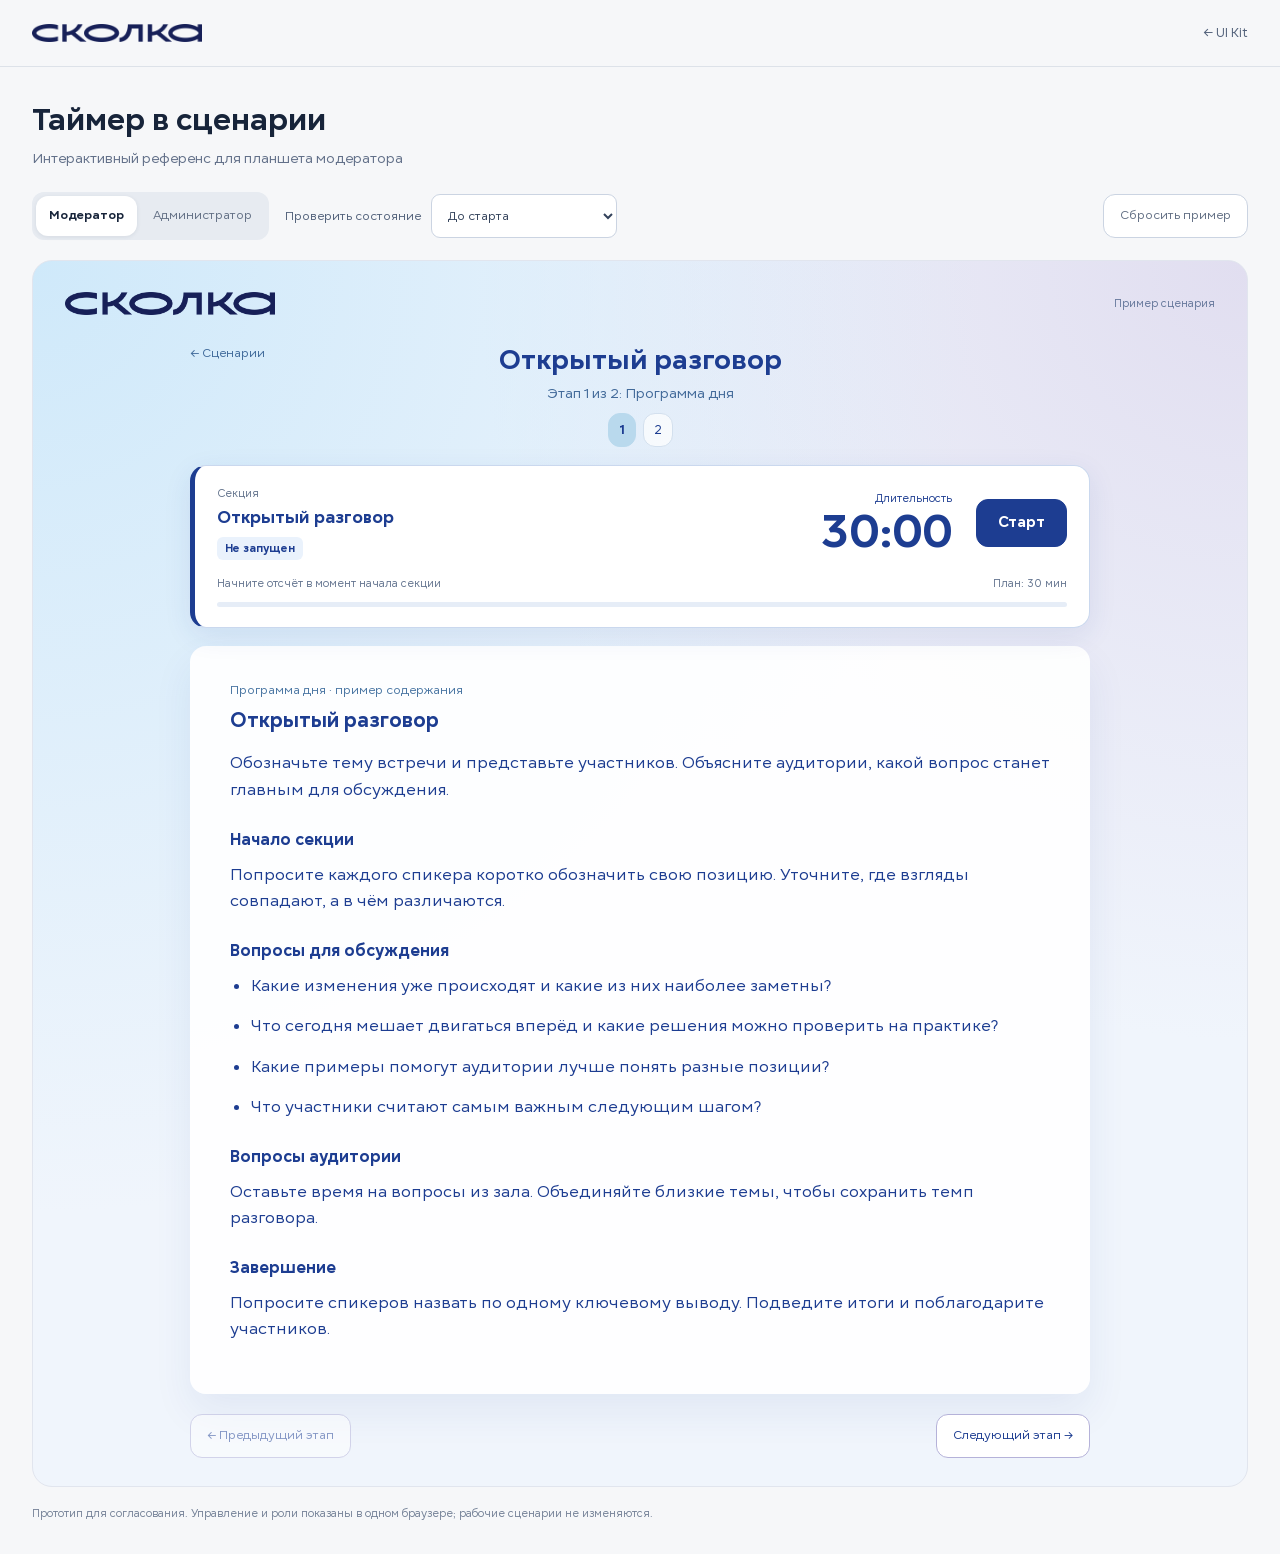
==== timer.html @ d449cf89 "Add moderator scenario timer reference" ====
<!doctype html>
<html lang="ru"><head><meta charset="utf-8"><meta name="viewport" content="width=device-width,initial-scale=1"><title>Таймер в сценарии · СКОЛКА</title><link rel="stylesheet" href="./timer.css?v=1"><script src="./timer.js?v=1" defer></script></head>
<body>
<header class="reference-header"><a href="./"><img src="./logo-skolca.png" alt="СКОЛКА"></a><a class="back-kit" href="./">← UI Kit</a></header>
<main class="reference-main">
<div class="reference-title"><h1>Таймер в сценарии</h1><p>Интерактивный референс для планшета модератора</p></div>
<div class="reference-controls"><div class="role-switch" aria-label="Посмотреть роль"><button type="button" data-role="moderator" aria-pressed="true">Модератор</button><button type="button" data-role="admin" aria-pressed="false">Администратор</button></div><label>Проверить состояние<select id="preview-state"><option value="idle">До старта</option><option value="running">Идёт отсчёт</option><option value="half">Половина сессии</option><option value="warning">Пора подводить итоги</option><option value="overrun">Время вышло · +02:15</option><option value="paused">Пауза</option></select></label><button type="button" class="reset-demo" id="reset-demo">Сбросить пример</button></div>
<div class="reference-layout" id="layout">
<section class="scenario-frame" aria-label="Пример экрана сценария">
<div class="scenario-top"><img src="./logo-skolca.png" alt="СКОЛКА"><span>Пример сценария</span></div>
<div class="scenario-heading"><a class="scenario-back" href="./">← Сценарии</a><h2>Открытый разговор</h2><p id="stage-caption">Этап 1 из 2: Программа дня</p><nav class="stage-switch" aria-label="Этапы сценария"><button type="button" data-stage="1" aria-label="Программа дня" aria-current="step">1</button><button type="button" data-stage="2" aria-label="Саммери">2</button></nav></div>
<div class="timer-sticky"><section class="timer-card" id="timer-card" data-tone="normal" aria-label="Таймер секции">
<div class="timer-top"><div class="timer-heading"><span class="timer-eyebrow">Секция</span><h3 id="session-name">Открытый разговор</h3><span class="timer-status" id="timer-status">Не запущен</span></div><div class="time-group"><span class="time-caption" id="time-caption">Длительность</span><span class="time-value" id="time-value" role="timer" aria-live="off">30:00</span></div><div class="start-wrap" id="start-wrap"><button class="primary" type="button" id="start-timer">Старт</button></div></div>
<div class="timer-meta"><span id="timer-context">Начните отсчёт в момент начала секции</span><span id="duration-caption">План: 30 мин</span></div><div class="timer-progress" role="progressbar" aria-label="Прошло времени секции" aria-valuemin="0" aria-valuemax="100" aria-valuenow="0"><span id="progress-fill"></span></div>
<div class="timer-actions" id="timer-actions" hidden><button type="button" id="pause-timer">Пауза</button><button type="button" id="add-time">+5 минут</button><button type="button" class="finish" id="finish-timer">Завершить</button></div>
<div class="timer-notice" id="timer-notice" hidden><span class="notice-symbol" id="notice-symbol" aria-hidden="true">i</span><div><strong id="notice-title"></strong><p id="notice-text"></p></div><button type="button" id="close-notice" aria-label="Закрыть уведомление">×</button></div>
</section></div>
<article class="script-card" id="script-card"></article>
<div class="stage-navigation"><button type="button" id="previous-stage" disabled>← Предыдущий этап</button><button type="button" id="next-stage">Следующий этап →</button></div>
</section>
<aside class="settings-card" id="settings-card" hidden><h2>Настройки в админке</h2><form id="timer-settings"><label>Название секции<input id="section-input" value="Открытый разговор" maxlength="80" required></label><label>Длительность, мин<input id="duration-input" type="number" value="30" min="1" max="1440" step="1" required></label><label class="check-label"><input id="half-input" type="checkbox" checked>Уведомить на половине</label><label class="check-label"><input id="warning-input" type="checkbox" checked>Напомнить о завершении</label><label>Предупредить за, мин<input id="warning-minutes" type="number" value="5" min="0.5" step="0.5" required></label><button class="primary" type="submit">Сохранить настройки</button><p class="settings-help">Длительность и предупреждения задаются до старта. Во время сессии можно добавить 5 минут.</p><p class="form-error" id="settings-error" role="status"></p></form></aside>
</div>
<p class="reference-foot">Прототип для согласования. Управление и роли показаны в одном браузере; рабочие сценарии не изменяются.</p>
</main><div id="announcement" class="sr-only" role="status" aria-live="polite"></div><div id="timer-toast" class="toast" role="status"></div>
</body></html>
---- timer.css ----
@font-face{font-family:Gogh;src:url('./Gogh-Regular.ttf') format('truetype');font-weight:400;font-display:swap}@font-face{font-family:Gogh;src:url('./Gogh-Bold.ttf') format('truetype');font-weight:700;font-display:swap}
:root{font-family:Gogh,Arial,sans-serif;color:#1d3d91;background:#f6f7f9;font-synthesis:none}*{box-sizing:border-box}body{margin:0}button,input,select{font:inherit}button,select{cursor:pointer}button{border:1px solid #b5b2d9;border-radius:12px;background:#fff;color:#1d3d91;padding:11px 16px;line-height:1.3;min-height:44px}button:hover:not(:disabled){background:#edf5ff}button:disabled{opacity:.5;cursor:not-allowed}button:focus-visible,input:focus-visible,select:focus-visible,a:focus-visible{outline:3px solid #0086cd;outline-offset:4px}a{color:inherit}button.primary{background:#1d3d91;color:white;border-color:#1d3d91;font-weight:700}.primary:hover:not(:disabled){background:#294b9d}button[hidden],[hidden]{display:none!important}.reference-header{max-width:1360px;margin:auto;padding:24px 32px;display:flex;justify-content:space-between;align-items:center;border-bottom:1px solid #dde2e9}.reference-header img{width:170px;display:block}.back-kit{font-size:13px;text-decoration:none;color:#53627b}.reference-main{max-width:1360px;margin:auto;padding:32px}.reference-title h1{font-size:30px;margin:0 0 8px;color:#17243a}.reference-title p{font-size:14px;color:#627089;margin:0}.reference-controls{display:flex;gap:16px;align-items:center;flex-wrap:wrap;margin:24px 0 20px;color:#53627b}.reference-controls label{display:flex;align-items:center;gap:10px;font-size:12px}.reference-controls select{border:1px solid #cbd4e2;border-radius:9px;padding:10px 12px;background:white;color:#33425b;min-height:44px;max-width:100%}.role-switch{display:flex;padding:4px;background:#e7ebf1;border-radius:12px;gap:3px}.role-switch button{border:0;background:none;font-size:12px;min-height:40px;padding:9px 13px;color:#637085}.role-switch button[aria-pressed=true]{background:#fff;box-shadow:0 1px 4px #152b4a16;color:#17243a;font-weight:700}.reset-demo{font-size:12px;margin-left:auto;color:#637085;border-color:#cbd4e2}.reference-layout{display:grid;grid-template-columns:minmax(0,1fr);gap:20px;align-items:start}.reference-layout.admin-view{grid-template-columns:minmax(0,1fr) 285px}.scenario-frame{background:radial-gradient(ellipse at 0 0,#cfe9fa 0,transparent 55%),radial-gradient(ellipse at 100% 0,#e1def0 0,transparent 45%),#f0f5fc;border:1px solid #e1e5ee;border-radius:20px;padding:24px 32px 28px;min-width:0}.scenario-top{display:flex;align-items:center;justify-content:space-between;gap:16px;margin-bottom:22px}.scenario-top img{width:210px;height:36px;object-fit:contain;object-position:left}.scenario-top span{font-size:11px;color:#64769a}.scenario-heading{text-align:center;position:relative;margin:0 auto 18px;max-width:900px}.scenario-back{position:absolute;top:2px;left:0;font-size:12px;color:#416b9b;text-decoration:none}.scenario-heading h2{font-size:27px;line-height:1.25;margin:0 0 7px}.scenario-heading p{font-size:14px;margin:0 0 10px;color:#426a9a}.stage-switch{display:flex;justify-content:center;gap:7px}.stage-switch button{padding:6px 10px;border-color:#d3e0ee;min-height:34px;font-size:13px;border-radius:12px;background:#ffffffb3}.stage-switch button[aria-current]{background:#b9d9ed;border-color:#b9d9ed;font-weight:700}.timer-sticky{position:sticky;top:12px;z-index:2;max-width:900px;margin:0 auto 18px}.timer-card{--timer-fg:#1d3d91;--timer-soft:#eaf2fc;background:#fff;color:var(--timer-fg);border:1px solid #cad8ee;border-left:5px solid var(--timer-fg);border-radius:16px;padding:20px 22px;box-shadow:0 8px 28px #1d3d9118}.timer-card[data-tone=warning]{--timer-fg:#795000;--timer-soft:#fff1c7;border-color:#d8b564;background:#fffdf6}.timer-card[data-tone=overrun]{--timer-fg:#a12636;--timer-soft:#ffe3e7;border-color:#e4a2aa;background:#fff9fa}.timer-card[data-tone=paused],.timer-card[data-tone=ended]{--timer-fg:#58677c;--timer-soft:#edf0f4;border-color:#c6d0dc}.timer-top{display:flex;align-items:center;gap:24px}.timer-heading{flex:1;min-width:0}.timer-eyebrow{display:block;font-size:11px;color:#64748d;margin-bottom:5px}.timer-heading h3{font-size:17px;line-height:1.3;margin:0 0 8px;overflow-wrap:anywhere;color:#1d3d91}.timer-status{font-size:11px;font-weight:700;padding:4px 8px;border-radius:6px;display:inline-block;background:var(--timer-soft);color:var(--timer-fg)}.time-group{display:flex;flex-direction:column;align-items:flex-end;flex:none}.time-caption{font-size:11px;margin-bottom:3px}.time-value{font-size:46px;font-weight:700;line-height:1;white-space:nowrap;font-variant-numeric:tabular-nums;letter-spacing:-1px}.start-wrap{flex:none}.start-wrap button{font-size:15px;padding:13px 21px}.timer-meta{display:flex;justify-content:space-between;gap:12px;flex-wrap:wrap;color:#63748f;font-size:11px;line-height:1.5;margin:16px 0 9px}.timer-progress{height:5px;background:#e6edf7;border-radius:6px;overflow:hidden}.timer-progress span{display:block;width:0;height:100%;background:var(--timer-fg);border-radius:6px}.timer-actions{display:flex;gap:9px;flex-wrap:wrap;margin-top:15px}.timer-actions button{font-size:12px;padding:9px 13px;min-height:42px}.timer-actions .finish{margin-left:auto;border-color:#b5b2d9}.timer-notice{display:grid;grid-template-columns:26px minmax(0,1fr) 32px;align-items:start;gap:10px;background:var(--timer-soft);border-radius:10px;padding:14px;margin-top:15px;line-height:1.4}.notice-symbol{width:23px;height:23px;display:flex;align-items:center;justify-content:center;border:1.5px solid currentColor;border-radius:50%;font-size:14px;font-weight:700}.timer-notice strong{font-size:14px;display:block}.timer-notice p{font-size:12px;margin:5px 0 0}.timer-notice button{min-height:32px;width:32px;padding:0;border:0;background:none;font-size:23px;color:inherit}.script-card{max-width:900px;margin:auto;background:#ffffffed;border-radius:16px;padding:35px 40px;box-shadow:0 18px 40px #1d3d9112;font-size:16px;line-height:1.65;min-height:570px}.script-card h3{font-size:20px;line-height:1.35;margin:0 0 16px}.script-card h4{font-size:16px;margin:24px 0 8px}.script-card p{margin:0 0 16px}.script-card ul{padding-left:21px;margin:0 0 20px}.script-card li{margin-bottom:14px}.script-card .script-label{font-size:12px;color:#4a76a3;margin-bottom:7px}.stage-navigation{max-width:900px;margin:20px auto 0;display:flex;justify-content:space-between;gap:12px}.stage-navigation button{font-size:12px}.settings-card{background:#fff;border:1px solid #dce2eb;border-radius:16px;padding:22px;position:sticky;top:12px;color:#273b58}.settings-card h2{font-size:18px;margin:0 0 20px}.settings-card label:not(.check-label){display:block;font-size:12px;margin-bottom:17px;line-height:1.5}.settings-card input:not([type=checkbox]){display:block;width:100%;border:1px solid #c8d3e3;border-radius:9px;padding:10px 11px;color:#273b58;margin-top:7px;min-height:44px;background:#fff}.settings-card .check-label{display:flex;align-items:flex-start;gap:8px;font-size:12px;line-height:1.5;margin:0 0 16px}.check-label input{accent-color:#1d3d91;width:16px;height:16px;margin:1px 0 0;flex:none}.settings-card button{font-size:12px;width:100%;margin-top:2px}.settings-help{font-size:11px;line-height:1.6;color:#69778c;margin:14px 0 0}.form-error{font-size:12px;color:#a12636;margin:12px 0 0;line-height:1.5}.reference-foot{font-size:11px;color:#738096;line-height:1.6;margin:18px 0 0}.toast{position:fixed;bottom:24px;left:50%;transform:translateX(-50%);background:#17243a;color:#fff;border-radius:10px;padding:12px 18px;font-size:13px;z-index:5;max-width:calc(100% - 32px);box-shadow:0 6px 24px #17243a30}.toast:empty{display:none}.sr-only{position:absolute;width:1px;height:1px;padding:0;margin:-1px;overflow:hidden;clip:rect(0,0,0,0);white-space:nowrap;border:0}
@media(max-width:1100px){.reference-layout.admin-view{grid-template-columns:1fr}.settings-card{position:static}.settings-card form{display:grid;grid-template-columns:1fr 1fr;gap:0 20px}.settings-card .settings-help,.settings-card .form-error{grid-column:1/-1}.scenario-back{position:static;display:block;text-align:left;margin-bottom:15px}}@media(max-width:650px){.reference-header{padding:18px}.reference-header img{width:145px}.reference-main{padding:24px 14px}.reference-title h1{font-size:26px}.reference-title p{font-size:12px}.reference-controls{gap:12px}.role-switch{width:100%}.role-switch button{flex:1}.reference-controls label{display:grid;grid-template-columns:1fr;gap:6px;width:100%}.reference-controls select{width:100%;font-size:13px}.reset-demo{margin-left:0}.scenario-frame{padding:18px 12px 20px;border-radius:14px}.scenario-top img{width:155px;height:26px}.scenario-top span{font-size:10px}.scenario-heading h2{font-size:23px}.scenario-heading p{font-size:12px}.timer-card{padding:16px 13px;border-left-width:4px}.timer-top{gap:12px;flex-wrap:wrap}.timer-heading{min-width:130px}.timer-heading h3{font-size:15px}.time-value{font-size:39px}.start-wrap{width:100%}.start-wrap button{width:100%}.timer-actions .finish{margin-left:0}.timer-meta{font-size:10px}.timer-notice{padding:11px;gap:8px;grid-template-columns:23px minmax(0,1fr) 28px}.timer-notice strong{font-size:13px}.script-card{padding:25px 20px;font-size:15px}.script-card h3{font-size:19px}.stage-navigation{gap:8px}.stage-navigation button{font-size:11px;padding:10px}.settings-card{padding:20px}.settings-card form{display:block}.timer-sticky{top:6px}}@media(prefers-reduced-motion:reduce){*{scroll-behavior:auto!important}}
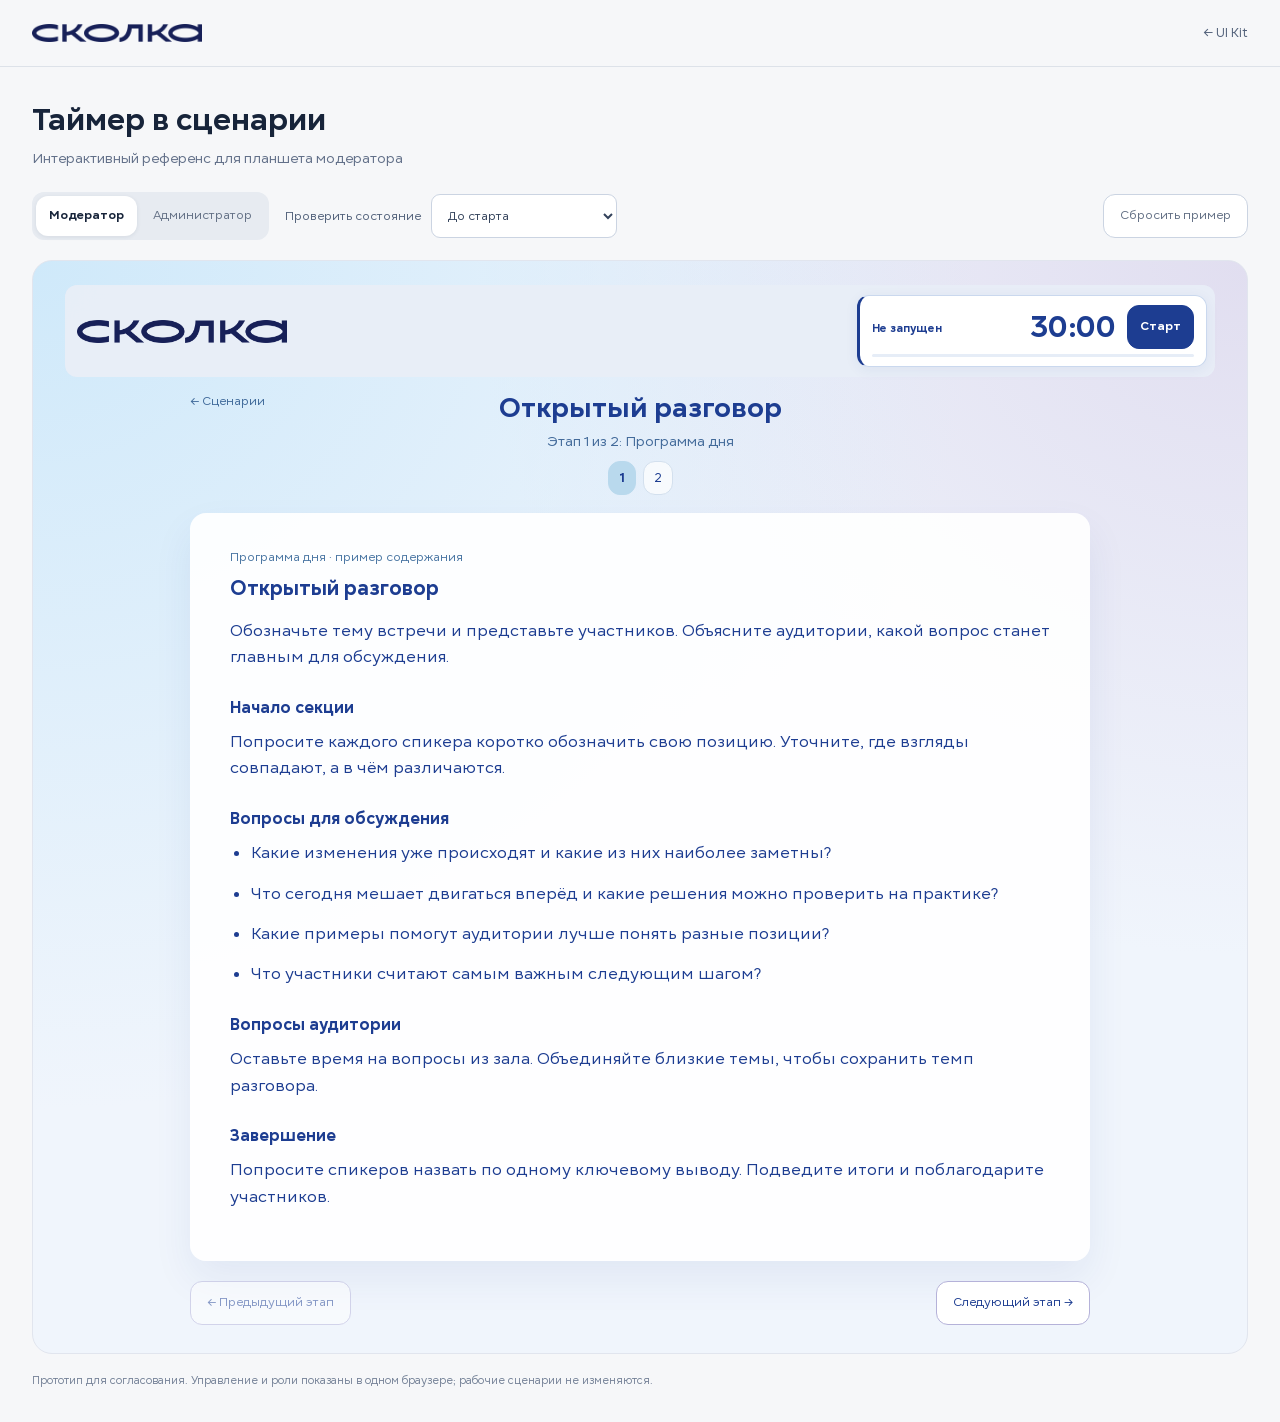
==== commit 1bc31a7f: "Move compact moderator timer to scenario header" ====
--- a/timer.html
+++ b/timer.html
@@ -1,5 +1,5 @@
 <!doctype html>
-<html lang="ru"><head><meta charset="utf-8"><meta name="viewport" content="width=device-width,initial-scale=1"><title>Таймер в сценарии · СКОЛКА</title><link rel="stylesheet" href="./timer.css?v=1"><script src="./timer.js?v=1" defer></script></head>
+<html lang="ru"><head><meta charset="utf-8"><meta name="viewport" content="width=device-width,initial-scale=1"><title>Таймер в сценарии · СКОЛКА</title><link rel="stylesheet" href="./timer.css?v=2"><script src="./timer.js?v=2" defer></script></head>
 <body>
 <header class="reference-header"><a href="./"><img src="./logo-skolca.png" alt="СКОЛКА"></a><a class="back-kit" href="./">← UI Kit</a></header>
 <main class="reference-main">
@@ -7,14 +7,14 @@
 <div class="reference-controls"><div class="role-switch" aria-label="Посмотреть роль"><button type="button" data-role="moderator" aria-pressed="true">Модератор</button><button type="button" data-role="admin" aria-pressed="false">Администратор</button></div><label>Проверить состояние<select id="preview-state"><option value="idle">До старта</option><option value="running">Идёт отсчёт</option><option value="half">Половина сессии</option><option value="warning">Пора подводить итоги</option><option value="overrun">Время вышло · +02:15</option><option value="paused">Пауза</option></select></label><button type="button" class="reset-demo" id="reset-demo">Сбросить пример</button></div>
 <div class="reference-layout" id="layout">
 <section class="scenario-frame" aria-label="Пример экрана сценария">
-<div class="scenario-top"><img src="./logo-skolca.png" alt="СКОЛКА"><span>Пример сценария</span></div>
-<div class="scenario-heading"><a class="scenario-back" href="./">← Сценарии</a><h2>Открытый разговор</h2><p id="stage-caption">Этап 1 из 2: Программа дня</p><nav class="stage-switch" aria-label="Этапы сценария"><button type="button" data-stage="1" aria-label="Программа дня" aria-current="step">1</button><button type="button" data-stage="2" aria-label="Саммери">2</button></nav></div>
-<div class="timer-sticky"><section class="timer-card" id="timer-card" data-tone="normal" aria-label="Таймер секции">
+<div class="scenario-top"><img src="./logo-skolca.png" alt="СКОЛКА"><div class="timer-sticky"><section class="timer-card" id="timer-card" data-tone="normal" aria-label="Таймер секции">
 <div class="timer-top"><div class="timer-heading"><span class="timer-eyebrow">Секция</span><h3 id="session-name">Открытый разговор</h3><span class="timer-status" id="timer-status">Не запущен</span></div><div class="time-group"><span class="time-caption" id="time-caption">Длительность</span><span class="time-value" id="time-value" role="timer" aria-live="off">30:00</span></div><div class="start-wrap" id="start-wrap"><button class="primary" type="button" id="start-timer">Старт</button></div></div>
 <div class="timer-meta"><span id="timer-context">Начните отсчёт в момент начала секции</span><span id="duration-caption">План: 30 мин</span></div><div class="timer-progress" role="progressbar" aria-label="Прошло времени секции" aria-valuemin="0" aria-valuemax="100" aria-valuenow="0"><span id="progress-fill"></span></div>
 <div class="timer-actions" id="timer-actions" hidden><button type="button" id="pause-timer">Пауза</button><button type="button" id="add-time">+5 минут</button><button type="button" class="finish" id="finish-timer">Завершить</button></div>
 <div class="timer-notice" id="timer-notice" hidden><span class="notice-symbol" id="notice-symbol" aria-hidden="true">i</span><div><strong id="notice-title"></strong><p id="notice-text"></p></div><button type="button" id="close-notice" aria-label="Закрыть уведомление">×</button></div>
-</section></div>
+</section></div></div>
+<div class="scenario-heading"><a class="scenario-back" href="./">← Сценарии</a><h2>Открытый разговор</h2><p id="stage-caption">Этап 1 из 2: Программа дня</p><nav class="stage-switch" aria-label="Этапы сценария"><button type="button" data-stage="1" aria-label="Программа дня" aria-current="step">1</button><button type="button" data-stage="2" aria-label="Саммери">2</button></nav></div>
+
 <article class="script-card" id="script-card"></article>
 <div class="stage-navigation"><button type="button" id="previous-stage" disabled>← Предыдущий этап</button><button type="button" id="next-stage">Следующий этап →</button></div>
 </section>
--- a/timer.css
+++ b/timer.css
@@ -1,3 +1,9 @@
 @font-face{font-family:Gogh;src:url('./Gogh-Regular.ttf') format('truetype');font-weight:400;font-display:swap}@font-face{font-family:Gogh;src:url('./Gogh-Bold.ttf') format('truetype');font-weight:700;font-display:swap}
-:root{font-family:Gogh,Arial,sans-serif;color:#1d3d91;background:#f6f7f9;font-synthesis:none}*{box-sizing:border-box}body{margin:0}button,input,select{font:inherit}button,select{cursor:pointer}button{border:1px solid #b5b2d9;border-radius:12px;background:#fff;color:#1d3d91;padding:11px 16px;line-height:1.3;min-height:44px}button:hover:not(:disabled){background:#edf5ff}button:disabled{opacity:.5;cursor:not-allowed}button:focus-visible,input:focus-visible,select:focus-visible,a:focus-visible{outline:3px solid #0086cd;outline-offset:4px}a{color:inherit}button.primary{background:#1d3d91;color:white;border-color:#1d3d91;font-weight:700}.primary:hover:not(:disabled){background:#294b9d}button[hidden],[hidden]{display:none!important}.reference-header{max-width:1360px;margin:auto;padding:24px 32px;display:flex;justify-content:space-between;align-items:center;border-bottom:1px solid #dde2e9}.reference-header img{width:170px;display:block}.back-kit{font-size:13px;text-decoration:none;color:#53627b}.reference-main{max-width:1360px;margin:auto;padding:32px}.reference-title h1{font-size:30px;margin:0 0 8px;color:#17243a}.reference-title p{font-size:14px;color:#627089;margin:0}.reference-controls{display:flex;gap:16px;align-items:center;flex-wrap:wrap;margin:24px 0 20px;color:#53627b}.reference-controls label{display:flex;align-items:center;gap:10px;font-size:12px}.reference-controls select{border:1px solid #cbd4e2;border-radius:9px;padding:10px 12px;background:white;color:#33425b;min-height:44px;max-width:100%}.role-switch{display:flex;padding:4px;background:#e7ebf1;border-radius:12px;gap:3px}.role-switch button{border:0;background:none;font-size:12px;min-height:40px;padding:9px 13px;color:#637085}.role-switch button[aria-pressed=true]{background:#fff;box-shadow:0 1px 4px #152b4a16;color:#17243a;font-weight:700}.reset-demo{font-size:12px;margin-left:auto;color:#637085;border-color:#cbd4e2}.reference-layout{display:grid;grid-template-columns:minmax(0,1fr);gap:20px;align-items:start}.reference-layout.admin-view{grid-template-columns:minmax(0,1fr) 285px}.scenario-frame{background:radial-gradient(ellipse at 0 0,#cfe9fa 0,transparent 55%),radial-gradient(ellipse at 100% 0,#e1def0 0,transparent 45%),#f0f5fc;border:1px solid #e1e5ee;border-radius:20px;padding:24px 32px 28px;min-width:0}.scenario-top{display:flex;align-items:center;justify-content:space-between;gap:16px;margin-bottom:22px}.scenario-top img{width:210px;height:36px;object-fit:contain;object-position:left}.scenario-top span{font-size:11px;color:#64769a}.scenario-heading{text-align:center;position:relative;margin:0 auto 18px;max-width:900px}.scenario-back{position:absolute;top:2px;left:0;font-size:12px;color:#416b9b;text-decoration:none}.scenario-heading h2{font-size:27px;line-height:1.25;margin:0 0 7px}.scenario-heading p{font-size:14px;margin:0 0 10px;color:#426a9a}.stage-switch{display:flex;justify-content:center;gap:7px}.stage-switch button{padding:6px 10px;border-color:#d3e0ee;min-height:34px;font-size:13px;border-radius:12px;background:#ffffffb3}.stage-switch button[aria-current]{background:#b9d9ed;border-color:#b9d9ed;font-weight:700}.timer-sticky{position:sticky;top:12px;z-index:2;max-width:900px;margin:0 auto 18px}.timer-card{--timer-fg:#1d3d91;--timer-soft:#eaf2fc;background:#fff;color:var(--timer-fg);border:1px solid #cad8ee;border-left:5px solid var(--timer-fg);border-radius:16px;padding:20px 22px;box-shadow:0 8px 28px #1d3d9118}.timer-card[data-tone=warning]{--timer-fg:#795000;--timer-soft:#fff1c7;border-color:#d8b564;background:#fffdf6}.timer-card[data-tone=overrun]{--timer-fg:#a12636;--timer-soft:#ffe3e7;border-color:#e4a2aa;background:#fff9fa}.timer-card[data-tone=paused],.timer-card[data-tone=ended]{--timer-fg:#58677c;--timer-soft:#edf0f4;border-color:#c6d0dc}.timer-top{display:flex;align-items:center;gap:24px}.timer-heading{flex:1;min-width:0}.timer-eyebrow{display:block;font-size:11px;color:#64748d;margin-bottom:5px}.timer-heading h3{font-size:17px;line-height:1.3;margin:0 0 8px;overflow-wrap:anywhere;color:#1d3d91}.timer-status{font-size:11px;font-weight:700;padding:4px 8px;border-radius:6px;display:inline-block;background:var(--timer-soft);color:var(--timer-fg)}.time-group{display:flex;flex-direction:column;align-items:flex-end;flex:none}.time-caption{font-size:11px;margin-bottom:3px}.time-value{font-size:46px;font-weight:700;line-height:1;white-space:nowrap;font-variant-numeric:tabular-nums;letter-spacing:-1px}.start-wrap{flex:none}.start-wrap button{font-size:15px;padding:13px 21px}.timer-meta{display:flex;justify-content:space-between;gap:12px;flex-wrap:wrap;color:#63748f;font-size:11px;line-height:1.5;margin:16px 0 9px}.timer-progress{height:5px;background:#e6edf7;border-radius:6px;overflow:hidden}.timer-progress span{display:block;width:0;height:100%;background:var(--timer-fg);border-radius:6px}.timer-actions{display:flex;gap:9px;flex-wrap:wrap;margin-top:15px}.timer-actions button{font-size:12px;padding:9px 13px;min-height:42px}.timer-actions .finish{margin-left:auto;border-color:#b5b2d9}.timer-notice{display:grid;grid-template-columns:26px minmax(0,1fr) 32px;align-items:start;gap:10px;background:var(--timer-soft);border-radius:10px;padding:14px;margin-top:15px;line-height:1.4}.notice-symbol{width:23px;height:23px;display:flex;align-items:center;justify-content:center;border:1.5px solid currentColor;border-radius:50%;font-size:14px;font-weight:700}.timer-notice strong{font-size:14px;display:block}.timer-notice p{font-size:12px;margin:5px 0 0}.timer-notice button{min-height:32px;width:32px;padding:0;border:0;background:none;font-size:23px;color:inherit}.script-card{max-width:900px;margin:auto;background:#ffffffed;border-radius:16px;padding:35px 40px;box-shadow:0 18px 40px #1d3d9112;font-size:16px;line-height:1.65;min-height:570px}.script-card h3{font-size:20px;line-height:1.35;margin:0 0 16px}.script-card h4{font-size:16px;margin:24px 0 8px}.script-card p{margin:0 0 16px}.script-card ul{padding-left:21px;margin:0 0 20px}.script-card li{margin-bottom:14px}.script-card .script-label{font-size:12px;color:#4a76a3;margin-bottom:7px}.stage-navigation{max-width:900px;margin:20px auto 0;display:flex;justify-content:space-between;gap:12px}.stage-navigation button{font-size:12px}.settings-card{background:#fff;border:1px solid #dce2eb;border-radius:16px;padding:22px;position:sticky;top:12px;color:#273b58}.settings-card h2{font-size:18px;margin:0 0 20px}.settings-card label:not(.check-label){display:block;font-size:12px;margin-bottom:17px;line-height:1.5}.settings-card input:not([type=checkbox]){display:block;width:100%;border:1px solid #c8d3e3;border-radius:9px;padding:10px 11px;color:#273b58;margin-top:7px;min-height:44px;background:#fff}.settings-card .check-label{display:flex;align-items:flex-start;gap:8px;font-size:12px;line-height:1.5;margin:0 0 16px}.check-label input{accent-color:#1d3d91;width:16px;height:16px;margin:1px 0 0;flex:none}.settings-card button{font-size:12px;width:100%;margin-top:2px}.settings-help{font-size:11px;line-height:1.6;color:#69778c;margin:14px 0 0}.form-error{font-size:12px;color:#a12636;margin:12px 0 0;line-height:1.5}.reference-foot{font-size:11px;color:#738096;line-height:1.6;margin:18px 0 0}.toast{position:fixed;bottom:24px;left:50%;transform:translateX(-50%);background:#17243a;color:#fff;border-radius:10px;padding:12px 18px;font-size:13px;z-index:5;max-width:calc(100% - 32px);box-shadow:0 6px 24px #17243a30}.toast:empty{display:none}.sr-only{position:absolute;width:1px;height:1px;padding:0;margin:-1px;overflow:hidden;clip:rect(0,0,0,0);white-space:nowrap;border:0}
-@media(max-width:1100px){.reference-layout.admin-view{grid-template-columns:1fr}.settings-card{position:static}.settings-card form{display:grid;grid-template-columns:1fr 1fr;gap:0 20px}.settings-card .settings-help,.settings-card .form-error{grid-column:1/-1}.scenario-back{position:static;display:block;text-align:left;margin-bottom:15px}}@media(max-width:650px){.reference-header{padding:18px}.reference-header img{width:145px}.reference-main{padding:24px 14px}.reference-title h1{font-size:26px}.reference-title p{font-size:12px}.reference-controls{gap:12px}.role-switch{width:100%}.role-switch button{flex:1}.reference-controls label{display:grid;grid-template-columns:1fr;gap:6px;width:100%}.reference-controls select{width:100%;font-size:13px}.reset-demo{margin-left:0}.scenario-frame{padding:18px 12px 20px;border-radius:14px}.scenario-top img{width:155px;height:26px}.scenario-top span{font-size:10px}.scenario-heading h2{font-size:23px}.scenario-heading p{font-size:12px}.timer-card{padding:16px 13px;border-left-width:4px}.timer-top{gap:12px;flex-wrap:wrap}.timer-heading{min-width:130px}.timer-heading h3{font-size:15px}.time-value{font-size:39px}.start-wrap{width:100%}.start-wrap button{width:100%}.timer-actions .finish{margin-left:0}.timer-meta{font-size:10px}.timer-notice{padding:11px;gap:8px;grid-template-columns:23px minmax(0,1fr) 28px}.timer-notice strong{font-size:13px}.script-card{padding:25px 20px;font-size:15px}.script-card h3{font-size:19px}.stage-navigation{gap:8px}.stage-navigation button{font-size:11px;padding:10px}.settings-card{padding:20px}.settings-card form{display:block}.timer-sticky{top:6px}}@media(prefers-reduced-motion:reduce){*{scroll-behavior:auto!important}}
+:root{font-family:Gogh,Arial,sans-serif;color:#1d3d91;background:#f6f7f9;font-synthesis:none}*{box-sizing:border-box}body{margin:0}button,input,select{font:inherit}button,select{cursor:pointer}button{border:1px solid #b5b2d9;border-radius:12px;background:#fff;color:#1d3d91;padding:11px 16px;line-height:1.3;min-height:44px}button:hover:not(:disabled){background:#edf5ff}button:disabled{opacity:.5;cursor:not-allowed}button:focus-visible,input:focus-visible,select:focus-visible,a:focus-visible{outline:3px solid #0086cd;outline-offset:4px}a{color:inherit}button.primary{background:#1d3d91;color:white;border-color:#1d3d91;font-weight:700}.primary:hover:not(:disabled){background:#294b9d}button[hidden],[hidden]{display:none!important}.reference-header{max-width:1360px;margin:auto;padding:24px 32px;display:flex;justify-content:space-between;align-items:center;border-bottom:1px solid #dde2e9}.reference-header img{width:170px;display:block}.back-kit{font-size:13px;text-decoration:none;color:#53627b}.reference-main{max-width:1360px;margin:auto;padding:32px}.reference-title h1{font-size:30px;margin:0 0 8px;color:#17243a}.reference-title p{font-size:14px;color:#627089;margin:0}.reference-controls{display:flex;gap:16px;align-items:center;flex-wrap:wrap;margin:24px 0 20px;color:#53627b}.reference-controls label{display:flex;align-items:center;gap:10px;font-size:12px}.reference-controls select{border:1px solid #cbd4e2;border-radius:9px;padding:10px 12px;background:white;color:#33425b;min-height:44px;max-width:100%}.role-switch{display:flex;padding:4px;background:#e7ebf1;border-radius:12px;gap:3px}.role-switch button{border:0;background:none;font-size:12px;min-height:40px;padding:9px 13px;color:#637085}.role-switch button[aria-pressed=true]{background:#fff;box-shadow:0 1px 4px #152b4a16;color:#17243a;font-weight:700}.reset-demo{font-size:12px;margin-left:auto;color:#637085;border-color:#cbd4e2}.reference-layout{display:grid;grid-template-columns:minmax(0,1fr);gap:20px;align-items:start}.reference-layout.admin-view{grid-template-columns:minmax(0,1fr) 285px}.scenario-frame{background:radial-gradient(ellipse at 0 0,#cfe9fa 0,transparent 55%),radial-gradient(ellipse at 100% 0,#e1def0 0,transparent 45%),#f0f5fc;border:1px solid #e1e5ee;border-radius:20px;padding:24px 32px 28px;min-width:0}.scenario-top{display:flex;align-items:center;justify-content:space-between;gap:16px;margin-bottom:22px}.scenario-top img{width:210px;height:36px;object-fit:contain;object-position:left}.scenario-top>span{font-size:11px;color:#64769a}.scenario-heading{text-align:center;position:relative;margin:0 auto 18px;max-width:900px}.scenario-back{position:absolute;top:2px;left:0;font-size:12px;color:#416b9b;text-decoration:none}.scenario-heading h2{font-size:27px;line-height:1.25;margin:0 0 7px}.scenario-heading p{font-size:14px;margin:0 0 10px;color:#426a9a}.stage-switch{display:flex;justify-content:center;gap:7px}.stage-switch button{padding:6px 10px;border-color:#d3e0ee;min-height:34px;font-size:13px;border-radius:12px;background:#ffffffb3}.stage-switch button[aria-current]{background:#b9d9ed;border-color:#b9d9ed;font-weight:700}.timer-sticky{position:sticky;top:12px;z-index:2;max-width:900px;margin:0 auto 18px}.timer-card{--timer-fg:#1d3d91;--timer-soft:#eaf2fc;background:#fff;color:var(--timer-fg);border:1px solid #cad8ee;border-left:5px solid var(--timer-fg);border-radius:16px;padding:20px 22px;box-shadow:0 8px 28px #1d3d9118}.timer-card[data-tone=warning]{--timer-fg:#795000;--timer-soft:#fff1c7;border-color:#d8b564;background:#fffdf6}.timer-card[data-tone=overrun]{--timer-fg:#a12636;--timer-soft:#ffe3e7;border-color:#e4a2aa;background:#fff9fa}.timer-card[data-tone=paused],.timer-card[data-tone=ended]{--timer-fg:#58677c;--timer-soft:#edf0f4;border-color:#c6d0dc}.timer-top{display:flex;align-items:center;gap:24px}.timer-heading{flex:1;min-width:0}.timer-eyebrow{display:block;font-size:11px;color:#64748d;margin-bottom:5px}.timer-heading h3{font-size:17px;line-height:1.3;margin:0 0 8px;overflow-wrap:anywhere;color:#1d3d91}.timer-status{font-size:11px;font-weight:700;padding:4px 8px;border-radius:6px;display:inline-block;background:var(--timer-soft);color:var(--timer-fg)}.time-group{display:flex;flex-direction:column;align-items:flex-end;flex:none}.time-caption{font-size:11px;margin-bottom:3px}.time-value{font-size:46px;font-weight:700;line-height:1;white-space:nowrap;font-variant-numeric:tabular-nums;letter-spacing:-1px}.start-wrap{flex:none}.start-wrap button{font-size:15px;padding:13px 21px}.timer-meta{display:flex;justify-content:space-between;gap:12px;flex-wrap:wrap;color:#63748f;font-size:11px;line-height:1.5;margin:16px 0 9px}.timer-progress{height:5px;background:#e6edf7;border-radius:6px;overflow:hidden}.timer-progress span{display:block;width:0;height:100%;background:var(--timer-fg);border-radius:6px}.timer-actions{display:flex;gap:9px;flex-wrap:wrap;margin-top:15px}.timer-actions button{font-size:12px;padding:9px 13px;min-height:42px}.timer-actions .finish{margin-left:auto;border-color:#b5b2d9}.timer-notice{display:grid;grid-template-columns:26px minmax(0,1fr) 32px;align-items:start;gap:10px;background:var(--timer-soft);border-radius:10px;padding:14px;margin-top:15px;line-height:1.4}.notice-symbol{width:23px;height:23px;display:flex;align-items:center;justify-content:center;border:1.5px solid currentColor;border-radius:50%;font-size:14px;font-weight:700}.timer-notice strong{font-size:14px;display:block}.timer-notice p{font-size:12px;margin:5px 0 0}.timer-notice button{min-height:32px;width:32px;padding:0;border:0;background:none;font-size:23px;color:inherit}.script-card{max-width:900px;margin:auto;background:#ffffffed;border-radius:16px;padding:35px 40px;box-shadow:0 18px 40px #1d3d9112;font-size:16px;line-height:1.65;min-height:570px}.script-card h3{font-size:20px;line-height:1.35;margin:0 0 16px}.script-card h4{font-size:16px;margin:24px 0 8px}.script-card p{margin:0 0 16px}.script-card ul{padding-left:21px;margin:0 0 20px}.script-card li{margin-bottom:14px}.script-card .script-label{font-size:12px;color:#4a76a3;margin-bottom:7px}.stage-navigation{max-width:900px;margin:20px auto 0;display:flex;justify-content:space-between;gap:12px}.stage-navigation button{font-size:12px}.settings-card{background:#fff;border:1px solid #dce2eb;border-radius:16px;padding:22px;position:sticky;top:12px;color:#273b58}.settings-card h2{font-size:18px;margin:0 0 20px}.settings-card label:not(.check-label){display:block;font-size:12px;margin-bottom:17px;line-height:1.5}.settings-card input:not([type=checkbox]){display:block;width:100%;border:1px solid #c8d3e3;border-radius:9px;padding:10px 11px;color:#273b58;margin-top:7px;min-height:44px;background:#fff}.settings-card .check-label{display:flex;align-items:flex-start;gap:8px;font-size:12px;line-height:1.5;margin:0 0 16px}.check-label input{accent-color:#1d3d91;width:16px;height:16px;margin:1px 0 0;flex:none}.settings-card button{font-size:12px;width:100%;margin-top:2px}.settings-help{font-size:11px;line-height:1.6;color:#69778c;margin:14px 0 0}.form-error{font-size:12px;color:#a12636;margin:12px 0 0;line-height:1.5}.reference-foot{font-size:11px;color:#738096;line-height:1.6;margin:18px 0 0}.toast{position:fixed;bottom:24px;left:50%;transform:translateX(-50%);background:#17243a;color:#fff;border-radius:10px;padding:12px 18px;font-size:13px;z-index:5;max-width:calc(100% - 32px);box-shadow:0 6px 24px #17243a30}.toast:empty{display:none}.sr-only{position:absolute;width:1px;height:1px;padding:0;margin:-1px;overflow:hidden;clip:rect(0,0,0,0);white-space:nowrap;border:0}
+@media(max-width:1100px){.reference-layout.admin-view{grid-template-columns:1fr}.settings-card{position:static}.settings-card form{display:grid;grid-template-columns:1fr 1fr;gap:0 20px}.settings-card .settings-help,.settings-card .form-error{grid-column:1/-1}.scenario-back{position:static;display:block;text-align:left;margin-bottom:15px}}@media(max-width:650px){.reference-header{padding:18px}.reference-header img{width:145px}.reference-main{padding:24px 14px}.reference-title h1{font-size:26px}.reference-title p{font-size:12px}.reference-controls{gap:12px}.role-switch{width:100%}.role-switch button{flex:1}.reference-controls label{display:grid;grid-template-columns:1fr;gap:6px;width:100%}.reference-controls select{width:100%;font-size:13px}.reset-demo{margin-left:0}.scenario-frame{padding:18px 12px 20px;border-radius:14px}.scenario-top img{width:155px;height:26px}.scenario-top>span{font-size:10px}.scenario-heading h2{font-size:23px}.scenario-heading p{font-size:12px}.timer-card{padding:16px 13px;border-left-width:4px}.timer-top{gap:12px;flex-wrap:wrap}.timer-heading{min-width:130px}.timer-heading h3{font-size:15px}.time-value{font-size:39px}.start-wrap{width:100%}.start-wrap button{width:100%}.timer-actions .finish{margin-left:0}.timer-meta{font-size:10px}.timer-notice{padding:11px;gap:8px;grid-template-columns:23px minmax(0,1fr) 28px}.timer-notice strong{font-size:13px}.script-card{padding:25px 20px;font-size:15px}.script-card h3{font-size:19px}.stage-navigation{gap:8px}.stage-navigation button{font-size:11px;padding:10px}.settings-card{padding:20px}.settings-card form{display:block}.timer-sticky{top:6px}}@media(prefers-reduced-motion:reduce){*{scroll-behavior:auto!important}}
+
+/* Compact timer in the scenario header; script retains its full reading width. */
+.scenario-frame{overflow:visible}.scenario-top{position:sticky;top:0;z-index:3;min-height:84px;padding:10px 0;margin-bottom:14px;background:#e9eef7f5;border-radius:12px;backdrop-filter:blur(12px)}
+.scenario-top>img{margin-left:12px}.timer-sticky{position:relative;top:auto;margin:0 8px 0 auto;width:350px;max-width:calc(100% - 225px);flex:none}
+.timer-card{position:relative;border-left-width:3px;border-radius:12px;padding:9px 12px;box-shadow:0 3px 14px #1d3d9110}.timer-top{gap:12px;flex-wrap:nowrap;min-height:44px}.timer-heading{min-width:0}.timer-eyebrow,.timer-heading h3,.time-caption,.timer-meta{display:none}.timer-status{background:none;padding:0;font-size:11px;line-height:1.3;max-width:115px}.time-value{font-size:30px;letter-spacing:-.5px}.time-group{margin-left:auto}.start-wrap{width:auto}.start-wrap button{min-height:44px;padding:9px 12px;font-size:12px;width:auto}.timer-progress{height:3px;margin-top:5px}.timer-actions{margin-top:8px;gap:5px}.timer-actions button{padding:6px 9px;min-height:44px;font-size:11px}.timer-notice{position:absolute;right:0;top:calc(100% + 8px);width:320px;max-width:calc(100vw - 60px);margin:0;padding:12px;grid-template-columns:20px minmax(0,1fr) 32px;gap:8px;border:1px solid currentColor;box-shadow:0 5px 18px #1d3d911a;background:#f1f5fc}.timer-card[data-tone=warning] .timer-notice{background:#fff5d9}.timer-card[data-tone=overrun] .timer-notice{background:#fff0f1}.timer-notice .notice-symbol{width:19px;height:19px;font-size:12px}.timer-notice strong{font-size:12px}.timer-notice p{font-size:11px;margin-top:4px}.timer-notice button{min-height:44px;width:32px;margin-top:-8px}.scenario-top .time-value{color:var(--timer-fg)}
+@media(max-width:650px){.scenario-top{gap:10px;min-height:76px;padding:7px 0;top:0}.scenario-top>img{width:105px;height:24px;margin-left:7px}.timer-sticky{width:270px;max-width:calc(100% - 122px);margin-right:5px}.timer-card{padding:7px 8px}.timer-top{gap:6px;flex-wrap:wrap;min-height:34px}.time-value{font-size:26px}.timer-status{font-size:10px;max-width:75px}.start-wrap{width:100%}.start-wrap button{width:100%;min-height:36px;padding:6px}.timer-actions{flex-wrap:wrap}.timer-actions button{flex:1}.timer-notice{max-width:calc(100vw - 58px)}}
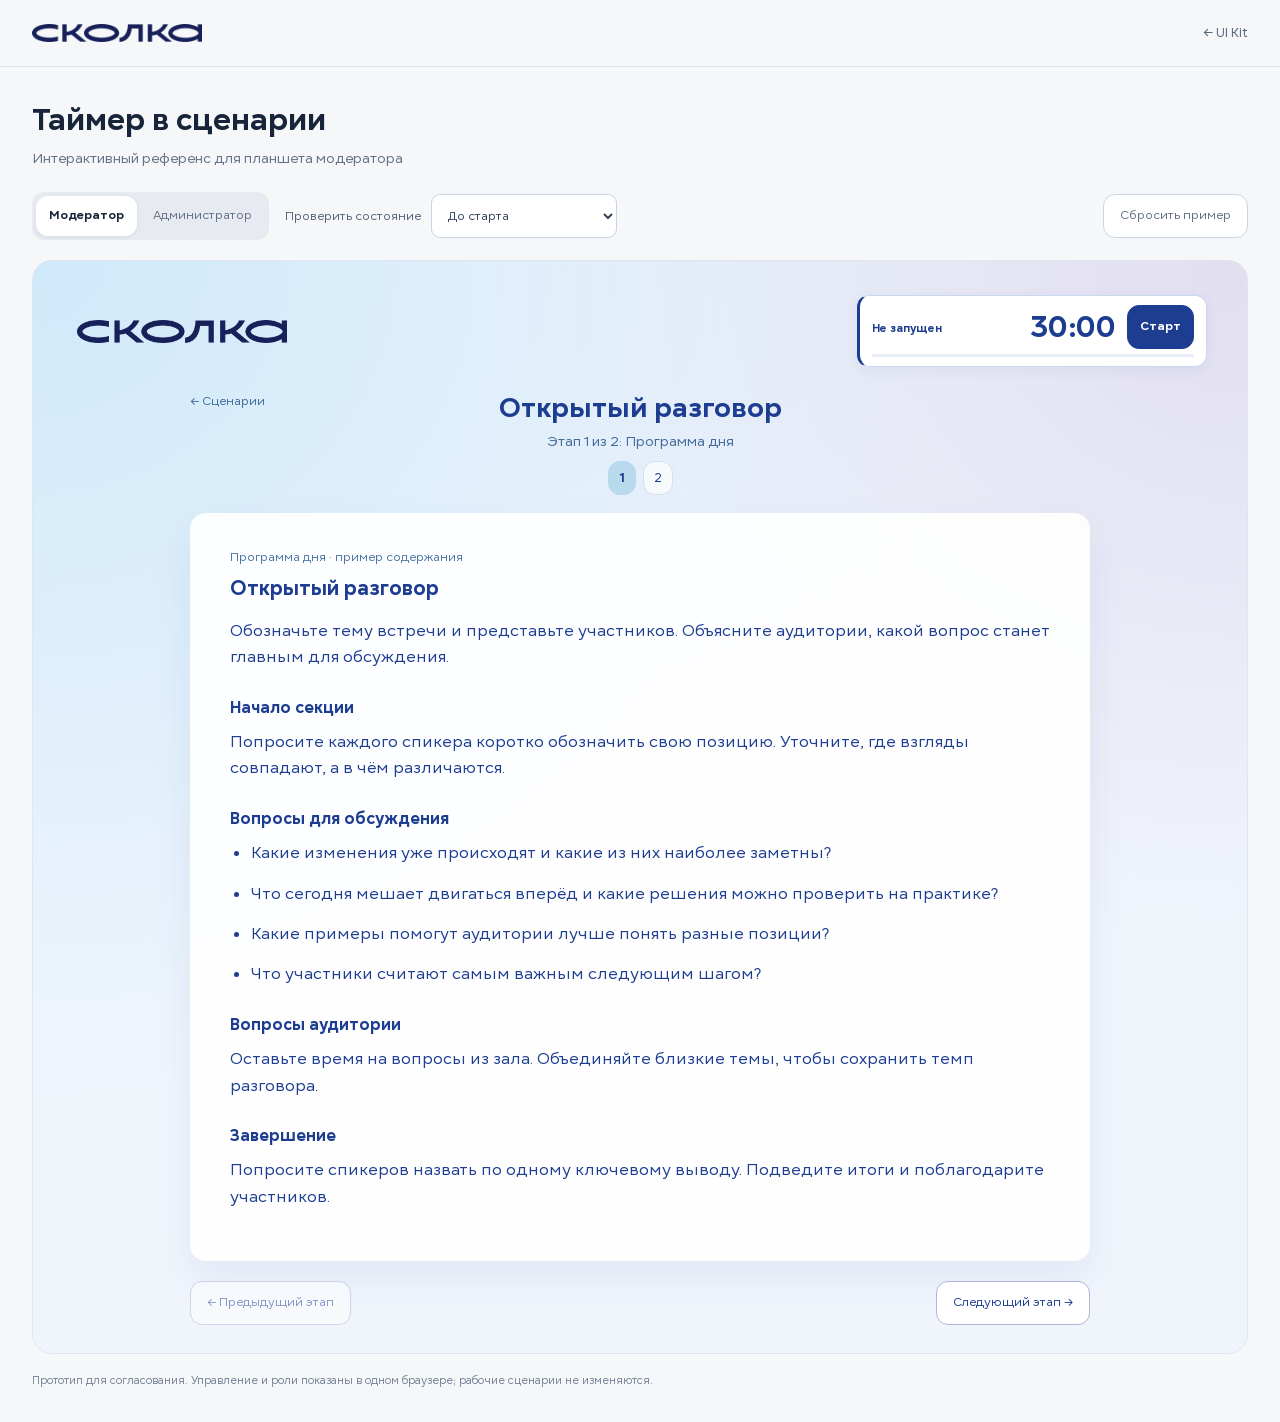
==== commit ba950864: "Remove shared background behind scenario logo and timer" ====
--- a/timer.html
+++ b/timer.html
@@ -1,5 +1,5 @@
 <!doctype html>
-<html lang="ru"><head><meta charset="utf-8"><meta name="viewport" content="width=device-width,initial-scale=1"><title>Таймер в сценарии · СКОЛКА</title><link rel="stylesheet" href="./timer.css?v=2"><script src="./timer.js?v=2" defer></script></head>
+<html lang="ru"><head><meta charset="utf-8"><meta name="viewport" content="width=device-width,initial-scale=1"><title>Таймер в сценарии · СКОЛКА</title><link rel="stylesheet" href="./timer.css?v=4"><script src="./timer.js?v=3" defer></script></head>
 <body>
 <header class="reference-header"><a href="./"><img src="./logo-skolca.png" alt="СКОЛКА"></a><a class="back-kit" href="./">← UI Kit</a></header>
 <main class="reference-main">
--- a/timer.css
+++ b/timer.css
@@ -3,7 +3,7 @@
 @media(max-width:1100px){.reference-layout.admin-view{grid-template-columns:1fr}.settings-card{position:static}.settings-card form{display:grid;grid-template-columns:1fr 1fr;gap:0 20px}.settings-card .settings-help,.settings-card .form-error{grid-column:1/-1}.scenario-back{position:static;display:block;text-align:left;margin-bottom:15px}}@media(max-width:650px){.reference-header{padding:18px}.reference-header img{width:145px}.reference-main{padding:24px 14px}.reference-title h1{font-size:26px}.reference-title p{font-size:12px}.reference-controls{gap:12px}.role-switch{width:100%}.role-switch button{flex:1}.reference-controls label{display:grid;grid-template-columns:1fr;gap:6px;width:100%}.reference-controls select{width:100%;font-size:13px}.reset-demo{margin-left:0}.scenario-frame{padding:18px 12px 20px;border-radius:14px}.scenario-top img{width:155px;height:26px}.scenario-top>span{font-size:10px}.scenario-heading h2{font-size:23px}.scenario-heading p{font-size:12px}.timer-card{padding:16px 13px;border-left-width:4px}.timer-top{gap:12px;flex-wrap:wrap}.timer-heading{min-width:130px}.timer-heading h3{font-size:15px}.time-value{font-size:39px}.start-wrap{width:100%}.start-wrap button{width:100%}.timer-actions .finish{margin-left:0}.timer-meta{font-size:10px}.timer-notice{padding:11px;gap:8px;grid-template-columns:23px minmax(0,1fr) 28px}.timer-notice strong{font-size:13px}.script-card{padding:25px 20px;font-size:15px}.script-card h3{font-size:19px}.stage-navigation{gap:8px}.stage-navigation button{font-size:11px;padding:10px}.settings-card{padding:20px}.settings-card form{display:block}.timer-sticky{top:6px}}@media(prefers-reduced-motion:reduce){*{scroll-behavior:auto!important}}
 
 /* Compact timer in the scenario header; script retains its full reading width. */
-.scenario-frame{overflow:visible}.scenario-top{position:sticky;top:0;z-index:3;min-height:84px;padding:10px 0;margin-bottom:14px;background:#e9eef7f5;border-radius:12px;backdrop-filter:blur(12px)}
+.scenario-frame{overflow:visible}.scenario-top{position:sticky;top:0;z-index:3;min-height:84px;padding:10px 0;margin-bottom:14px;background:transparent;border-radius:0;backdrop-filter:none}
 .scenario-top>img{margin-left:12px}.timer-sticky{position:relative;top:auto;margin:0 8px 0 auto;width:350px;max-width:calc(100% - 225px);flex:none}
 .timer-card{position:relative;border-left-width:3px;border-radius:12px;padding:9px 12px;box-shadow:0 3px 14px #1d3d9110}.timer-top{gap:12px;flex-wrap:nowrap;min-height:44px}.timer-heading{min-width:0}.timer-eyebrow,.timer-heading h3,.time-caption,.timer-meta{display:none}.timer-status{background:none;padding:0;font-size:11px;line-height:1.3;max-width:115px}.time-value{font-size:30px;letter-spacing:-.5px}.time-group{margin-left:auto}.start-wrap{width:auto}.start-wrap button{min-height:44px;padding:9px 12px;font-size:12px;width:auto}.timer-progress{height:3px;margin-top:5px}.timer-actions{margin-top:8px;gap:5px}.timer-actions button{padding:6px 9px;min-height:44px;font-size:11px}.timer-notice{position:absolute;right:0;top:calc(100% + 8px);width:320px;max-width:calc(100vw - 60px);margin:0;padding:12px;grid-template-columns:20px minmax(0,1fr) 32px;gap:8px;border:1px solid currentColor;box-shadow:0 5px 18px #1d3d911a;background:#f1f5fc}.timer-card[data-tone=warning] .timer-notice{background:#fff5d9}.timer-card[data-tone=overrun] .timer-notice{background:#fff0f1}.timer-notice .notice-symbol{width:19px;height:19px;font-size:12px}.timer-notice strong{font-size:12px}.timer-notice p{font-size:11px;margin-top:4px}.timer-notice button{min-height:44px;width:32px;margin-top:-8px}.scenario-top .time-value{color:var(--timer-fg)}
 @media(max-width:650px){.scenario-top{gap:10px;min-height:76px;padding:7px 0;top:0}.scenario-top>img{width:105px;height:24px;margin-left:7px}.timer-sticky{width:270px;max-width:calc(100% - 122px);margin-right:5px}.timer-card{padding:7px 8px}.timer-top{gap:6px;flex-wrap:wrap;min-height:34px}.time-value{font-size:26px}.timer-status{font-size:10px;max-width:75px}.start-wrap{width:100%}.start-wrap button{width:100%;min-height:36px;padding:6px}.timer-actions{flex-wrap:wrap}.timer-actions button{flex:1}.timer-notice{max-width:calc(100vw - 58px)}}
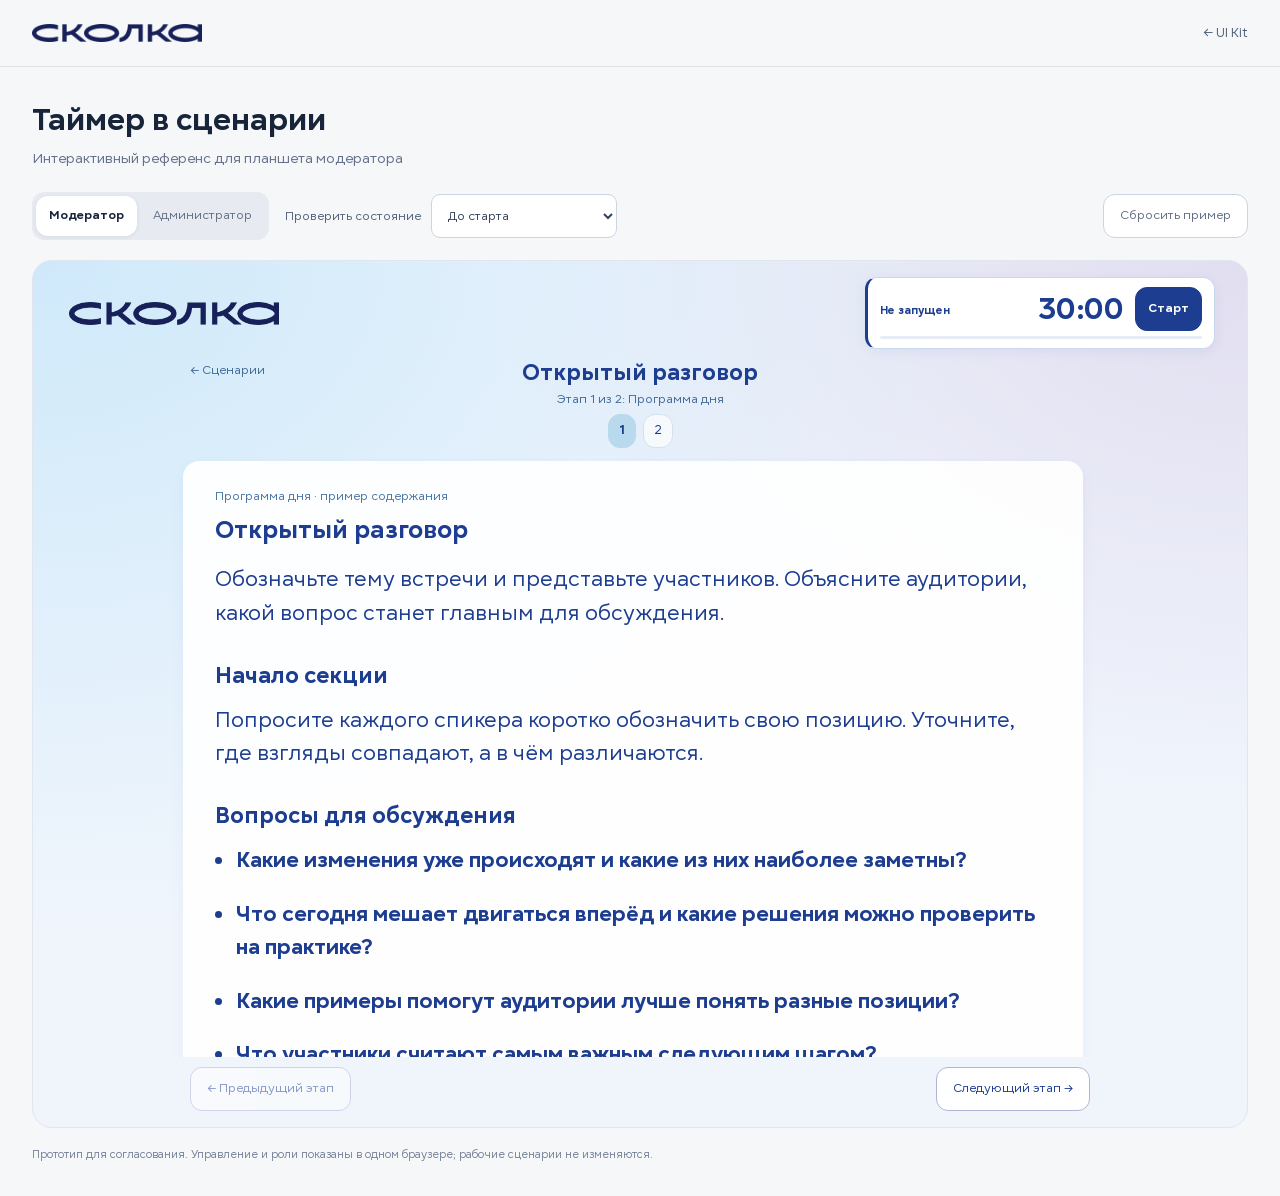
==== commit f9baed3e: "Improve moderator reading layout and inline timer notices" ====
--- a/timer.html
+++ b/timer.html
@@ -1,12 +1,12 @@
 <!doctype html>
-<html lang="ru"><head><meta charset="utf-8"><meta name="viewport" content="width=device-width,initial-scale=1"><title>Таймер в сценарии · СКОЛКА</title><link rel="stylesheet" href="./timer.css?v=4"><script src="./timer.js?v=3" defer></script></head>
+<html lang="ru"><head><meta charset="utf-8"><meta name="viewport" content="width=device-width,initial-scale=1"><title>Таймер в сценарии · СКОЛКА</title><link rel="stylesheet" href="./timer.css?v=5"><script src="./timer.js?v=5" defer></script></head>
 <body>
 <header class="reference-header"><a href="./"><img src="./logo-skolca.png" alt="СКОЛКА"></a><a class="back-kit" href="./">← UI Kit</a></header>
 <main class="reference-main">
 <div class="reference-title"><h1>Таймер в сценарии</h1><p>Интерактивный референс для планшета модератора</p></div>
 <div class="reference-controls"><div class="role-switch" aria-label="Посмотреть роль"><button type="button" data-role="moderator" aria-pressed="true">Модератор</button><button type="button" data-role="admin" aria-pressed="false">Администратор</button></div><label>Проверить состояние<select id="preview-state"><option value="idle">До старта</option><option value="running">Идёт отсчёт</option><option value="half">Половина сессии</option><option value="warning">Пора подводить итоги</option><option value="overrun">Время вышло · +02:15</option><option value="paused">Пауза</option></select></label><button type="button" class="reset-demo" id="reset-demo">Сбросить пример</button></div>
 <div class="reference-layout" id="layout">
-<section class="scenario-frame" aria-label="Пример экрана сценария">
+<section id="moderator-screen" class="scenario-frame" aria-label="Пример экрана сценария">
 <div class="scenario-top"><img src="./logo-skolca.png" alt="СКОЛКА"><div class="timer-sticky"><section class="timer-card" id="timer-card" data-tone="normal" aria-label="Таймер секции">
 <div class="timer-top"><div class="timer-heading"><span class="timer-eyebrow">Секция</span><h3 id="session-name">Открытый разговор</h3><span class="timer-status" id="timer-status">Не запущен</span></div><div class="time-group"><span class="time-caption" id="time-caption">Длительность</span><span class="time-value" id="time-value" role="timer" aria-live="off">30:00</span></div><div class="start-wrap" id="start-wrap"><button class="primary" type="button" id="start-timer">Старт</button></div></div>
 <div class="timer-meta"><span id="timer-context">Начните отсчёт в момент начала секции</span><span id="duration-caption">План: 30 мин</span></div><div class="timer-progress" role="progressbar" aria-label="Прошло времени секции" aria-valuemin="0" aria-valuemax="100" aria-valuenow="0"><span id="progress-fill"></span></div>
@@ -15,7 +15,7 @@
 </section></div></div>
 <div class="scenario-heading"><a class="scenario-back" href="./">← Сценарии</a><h2>Открытый разговор</h2><p id="stage-caption">Этап 1 из 2: Программа дня</p><nav class="stage-switch" aria-label="Этапы сценария"><button type="button" data-stage="1" aria-label="Программа дня" aria-current="step">1</button><button type="button" data-stage="2" aria-label="Саммери">2</button></nav></div>
 
-<article class="script-card" id="script-card"></article>
+<div class="script-scroll" id="script-scroll" role="region" aria-label="Текст сценария" tabindex="0"><article class="script-card" id="script-card"></article></div>
 <div class="stage-navigation"><button type="button" id="previous-stage" disabled>← Предыдущий этап</button><button type="button" id="next-stage">Следующий этап →</button></div>
 </section>
 <aside class="settings-card" id="settings-card" hidden><h2>Настройки в админке</h2><form id="timer-settings"><label>Название секции<input id="section-input" value="Открытый разговор" maxlength="80" required></label><label>Длительность, мин<input id="duration-input" type="number" value="30" min="1" max="1440" step="1" required></label><label class="check-label"><input id="half-input" type="checkbox" checked>Уведомить на половине</label><label class="check-label"><input id="warning-input" type="checkbox" checked>Напомнить о завершении</label><label>Предупредить за, мин<input id="warning-minutes" type="number" value="5" min="0.5" step="0.5" required></label><button class="primary" type="submit">Сохранить настройки</button><p class="settings-help">Длительность и предупреждения задаются до старта. Во время сессии можно добавить 5 минут.</p><p class="form-error" id="settings-error" role="status"></p></form></aside>
--- a/timer.css
+++ b/timer.css
@@ -7,3 +7,14 @@
 .scenario-top>img{margin-left:12px}.timer-sticky{position:relative;top:auto;margin:0 8px 0 auto;width:350px;max-width:calc(100% - 225px);flex:none}
 .timer-card{position:relative;border-left-width:3px;border-radius:12px;padding:9px 12px;box-shadow:0 3px 14px #1d3d9110}.timer-top{gap:12px;flex-wrap:nowrap;min-height:44px}.timer-heading{min-width:0}.timer-eyebrow,.timer-heading h3,.time-caption,.timer-meta{display:none}.timer-status{background:none;padding:0;font-size:11px;line-height:1.3;max-width:115px}.time-value{font-size:30px;letter-spacing:-.5px}.time-group{margin-left:auto}.start-wrap{width:auto}.start-wrap button{min-height:44px;padding:9px 12px;font-size:12px;width:auto}.timer-progress{height:3px;margin-top:5px}.timer-actions{margin-top:8px;gap:5px}.timer-actions button{padding:6px 9px;min-height:44px;font-size:11px}.timer-notice{position:absolute;right:0;top:calc(100% + 8px);width:320px;max-width:calc(100vw - 60px);margin:0;padding:12px;grid-template-columns:20px minmax(0,1fr) 32px;gap:8px;border:1px solid currentColor;box-shadow:0 5px 18px #1d3d911a;background:#f1f5fc}.timer-card[data-tone=warning] .timer-notice{background:#fff5d9}.timer-card[data-tone=overrun] .timer-notice{background:#fff0f1}.timer-notice .notice-symbol{width:19px;height:19px;font-size:12px}.timer-notice strong{font-size:12px}.timer-notice p{font-size:11px;margin-top:4px}.timer-notice button{min-height:44px;width:32px;margin-top:-8px}.scenario-top .time-value{color:var(--timer-fg)}
 @media(max-width:650px){.scenario-top{gap:10px;min-height:76px;padding:7px 0;top:0}.scenario-top>img{width:105px;height:24px;margin-left:7px}.timer-sticky{width:270px;max-width:calc(100% - 122px);margin-right:5px}.timer-card{padding:7px 8px}.timer-top{gap:6px;flex-wrap:wrap;min-height:34px}.time-value{font-size:26px}.timer-status{font-size:10px;max-width:75px}.start-wrap{width:100%}.start-wrap button{width:100%;min-height:36px;padding:6px}.timer-actions{flex-wrap:wrap}.timer-actions button{flex:1}.timer-notice{max-width:calc(100vw - 58px)}}
+
+/* Moderator reading layout: only the script scrolls inside the scenario. */
+.scenario-frame{height:calc(100dvh - 32px);min-height:520px;display:flex;flex-direction:column;padding:16px 24px;overflow:hidden}
+.scenario-top{position:static;flex:none;min-height:72px;padding:0;margin:0 0 10px;align-items:flex-start}.scenario-top>img{margin-top:18px}.timer-sticky{align-self:flex-start}
+.scenario-heading{flex:none;width:100%;margin:0 auto 10px}.scenario-heading h2{font-size:22px;margin-bottom:4px}.scenario-heading p{font-size:12px;margin-bottom:7px}.scenario-back{position:absolute;left:0;top:3px;margin:0}
+.script-scroll{flex:1;min-height:0;overflow-y:auto;overscroll-behavior:contain;scrollbar-gutter:stable;padding:3px 6px 12px;border-radius:16px;scroll-padding-top:20px;-webkit-overflow-scrolling:touch}
+.script-scroll:focus-visible{outline:2px solid #0086cd;outline-offset:-2px}.script-card{width:100%;min-height:0;font-size:21px;line-height:1.6;padding:26px 32px;box-shadow:0 4px 15px #1d3d910a}.script-card h3{font-size:24px;margin-bottom:16px}.script-card h4{font-size:22px;margin:28px 0 10px}.script-card p{margin-bottom:18px}.script-card li{margin-bottom:20px}.script-card li strong{font-weight:700}.script-card .script-label{font-size:12px;margin-bottom:8px}
+.stage-navigation{flex:none;width:100%;margin:10px auto 0}
+.timer-notice{position:static;top:auto;right:auto;width:100%;max-width:none;margin:7px 0 0;padding:7px 0 0;border:0;border-top:1px solid #d4deed;border-radius:0;box-shadow:none;background:transparent!important;grid-template-columns:minmax(0,1fr) 40px;gap:5px;align-items:center}.timer-notice .notice-symbol{display:none}.timer-notice strong{font-size:12px;line-height:1.4}.timer-notice p{font-size:12px;margin:2px 0 0;line-height:1.4}.timer-notice p:empty{display:none}.timer-notice button{width:40px;min-height:44px;margin:0;font-size:22px}.timer-card[data-tone=warning] .timer-notice,.timer-card[data-tone=overrun] .timer-notice{border-color:currentColor}
+@media(max-width:1100px){.scenario-back{position:absolute;display:block;text-align:left;margin:0}.scenario-frame{height:calc(100dvh - 24px)}}
+@media(max-width:650px){.scenario-frame{padding:12px 10px;min-height:500px}.scenario-top{min-height:66px;margin-bottom:8px}.scenario-top>img{margin-top:13px}.scenario-heading h2{font-size:20px}.scenario-heading .scenario-back{position:static;font-size:11px;margin-bottom:5px}.scenario-heading p{font-size:11px}.script-card{padding:22px 18px;font-size:20px}.script-card h3{font-size:22px}.script-card h4{font-size:21px}.script-scroll{padding:2px 0 8px}.timer-notice strong,.timer-notice p{font-size:11px}}
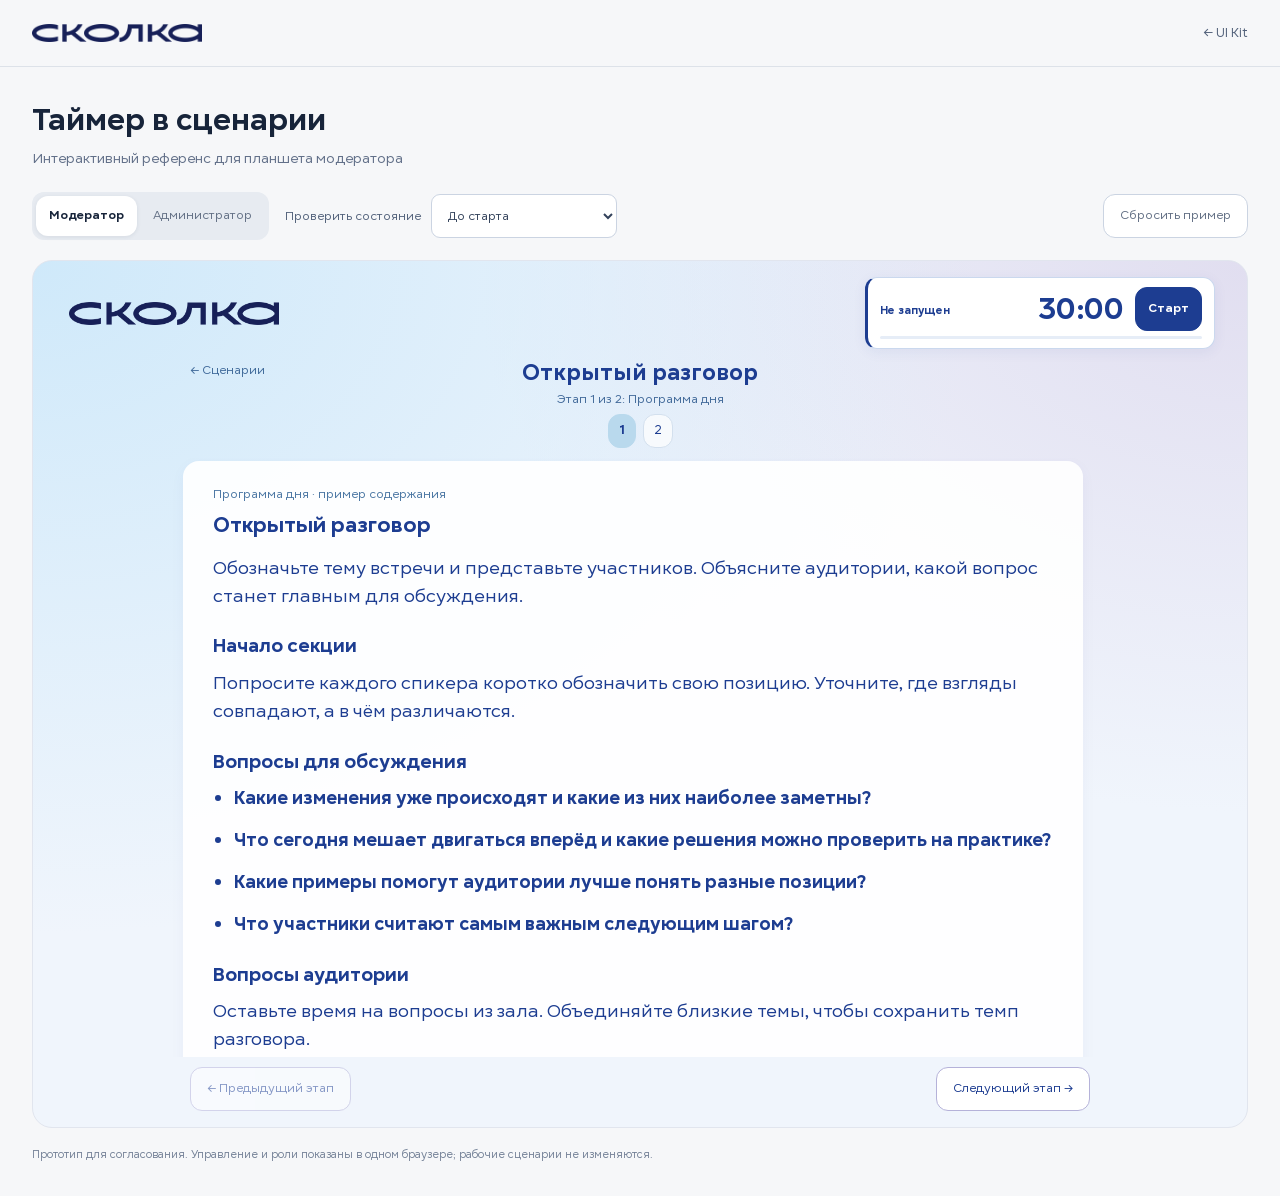
==== commit 8b0503ee: "Reduce scenario text size and spacing" ====
--- a/timer.html
+++ b/timer.html
@@ -1,5 +1,5 @@
 <!doctype html>
-<html lang="ru"><head><meta charset="utf-8"><meta name="viewport" content="width=device-width,initial-scale=1"><title>Таймер в сценарии · СКОЛКА</title><link rel="stylesheet" href="./timer.css?v=5"><script src="./timer.js?v=5" defer></script></head>
+<html lang="ru"><head><meta charset="utf-8"><meta name="viewport" content="width=device-width,initial-scale=1"><title>Таймер в сценарии · СКОЛКА</title><link rel="stylesheet" href="./timer.css?v=6"><script src="./timer.js?v=5" defer></script></head>
 <body>
 <header class="reference-header"><a href="./"><img src="./logo-skolca.png" alt="СКОЛКА"></a><a class="back-kit" href="./">← UI Kit</a></header>
 <main class="reference-main">
--- a/timer.css
+++ b/timer.css
@@ -13,8 +13,8 @@
 .scenario-top{position:static;flex:none;min-height:72px;padding:0;margin:0 0 10px;align-items:flex-start}.scenario-top>img{margin-top:18px}.timer-sticky{align-self:flex-start}
 .scenario-heading{flex:none;width:100%;margin:0 auto 10px}.scenario-heading h2{font-size:22px;margin-bottom:4px}.scenario-heading p{font-size:12px;margin-bottom:7px}.scenario-back{position:absolute;left:0;top:3px;margin:0}
 .script-scroll{flex:1;min-height:0;overflow-y:auto;overscroll-behavior:contain;scrollbar-gutter:stable;padding:3px 6px 12px;border-radius:16px;scroll-padding-top:20px;-webkit-overflow-scrolling:touch}
-.script-scroll:focus-visible{outline:2px solid #0086cd;outline-offset:-2px}.script-card{width:100%;min-height:0;font-size:21px;line-height:1.6;padding:26px 32px;box-shadow:0 4px 15px #1d3d910a}.script-card h3{font-size:24px;margin-bottom:16px}.script-card h4{font-size:22px;margin:28px 0 10px}.script-card p{margin-bottom:18px}.script-card li{margin-bottom:20px}.script-card li strong{font-weight:700}.script-card .script-label{font-size:12px;margin-bottom:8px}
+.script-scroll:focus-visible{outline:2px solid #0086cd;outline-offset:-2px}.script-card{width:100%;min-height:0;font-size:18px;line-height:1.55;padding:24px 30px;box-shadow:0 4px 15px #1d3d910a}.script-card h3{font-size:21px;margin-bottom:14px}.script-card h4{font-size:19px;margin:22px 0 8px}.script-card p{margin-bottom:14px}.script-card li{margin-bottom:14px}.script-card li strong{font-weight:700}.script-card .script-label{font-size:12px;margin-bottom:8px}
 .stage-navigation{flex:none;width:100%;margin:10px auto 0}
 .timer-notice{position:static;top:auto;right:auto;width:100%;max-width:none;margin:7px 0 0;padding:7px 0 0;border:0;border-top:1px solid #d4deed;border-radius:0;box-shadow:none;background:transparent!important;grid-template-columns:minmax(0,1fr) 40px;gap:5px;align-items:center}.timer-notice .notice-symbol{display:none}.timer-notice strong{font-size:12px;line-height:1.4}.timer-notice p{font-size:12px;margin:2px 0 0;line-height:1.4}.timer-notice p:empty{display:none}.timer-notice button{width:40px;min-height:44px;margin:0;font-size:22px}.timer-card[data-tone=warning] .timer-notice,.timer-card[data-tone=overrun] .timer-notice{border-color:currentColor}
 @media(max-width:1100px){.scenario-back{position:absolute;display:block;text-align:left;margin:0}.scenario-frame{height:calc(100dvh - 24px)}}
-@media(max-width:650px){.scenario-frame{padding:12px 10px;min-height:500px}.scenario-top{min-height:66px;margin-bottom:8px}.scenario-top>img{margin-top:13px}.scenario-heading h2{font-size:20px}.scenario-heading .scenario-back{position:static;font-size:11px;margin-bottom:5px}.scenario-heading p{font-size:11px}.script-card{padding:22px 18px;font-size:20px}.script-card h3{font-size:22px}.script-card h4{font-size:21px}.script-scroll{padding:2px 0 8px}.timer-notice strong,.timer-notice p{font-size:11px}}
+@media(max-width:650px){.scenario-frame{padding:12px 10px;min-height:500px}.scenario-top{min-height:66px;margin-bottom:8px}.scenario-top>img{margin-top:13px}.scenario-heading h2{font-size:20px}.scenario-heading .scenario-back{position:static;font-size:11px;margin-bottom:5px}.scenario-heading p{font-size:11px}.script-card{padding:20px 18px;font-size:18px}.script-card h3{font-size:20px}.script-card h4{font-size:19px}.script-scroll{padding:2px 0 8px}.timer-notice strong,.timer-notice p{font-size:11px}}
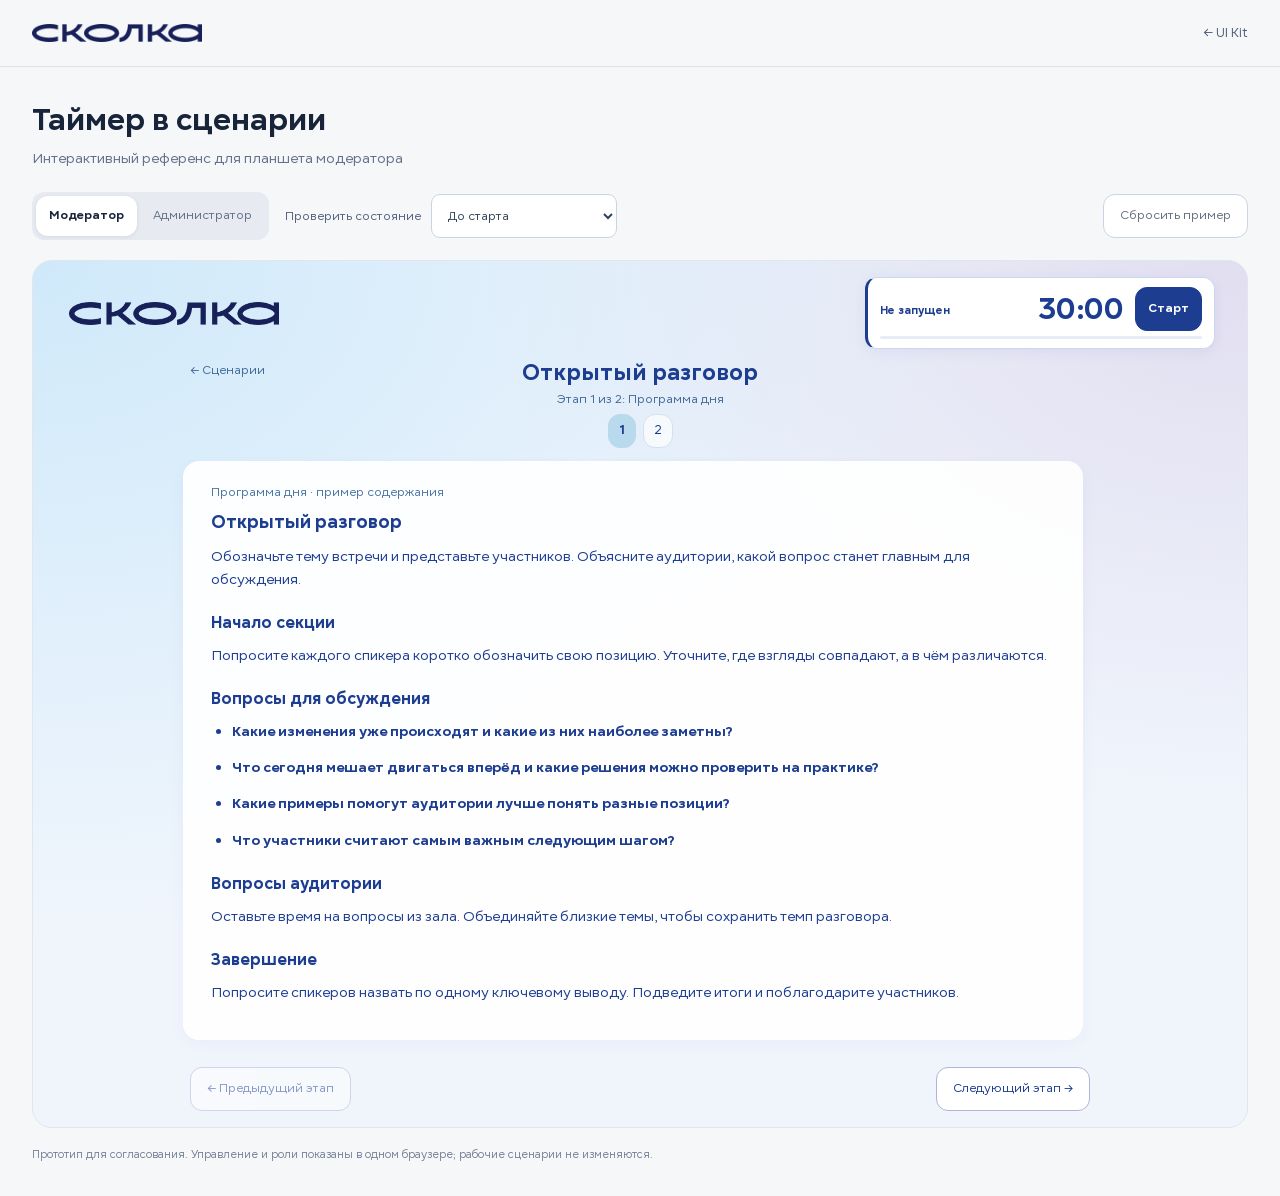
==== commit 8f1431d1: "Set scenario font to 14px and add scroll continuation hint" ====
--- a/timer.html
+++ b/timer.html
@@ -1,5 +1,5 @@
 <!doctype html>
-<html lang="ru"><head><meta charset="utf-8"><meta name="viewport" content="width=device-width,initial-scale=1"><title>Таймер в сценарии · СКОЛКА</title><link rel="stylesheet" href="./timer.css?v=6"><script src="./timer.js?v=5" defer></script></head>
+<html lang="ru"><head><meta charset="utf-8"><meta name="viewport" content="width=device-width,initial-scale=1"><title>Таймер в сценарии · СКОЛКА</title><link rel="stylesheet" href="./timer.css?v=7"><script src="./timer.js?v=7" defer></script></head>
 <body>
 <header class="reference-header"><a href="./"><img src="./logo-skolca.png" alt="СКОЛКА"></a><a class="back-kit" href="./">← UI Kit</a></header>
 <main class="reference-main">
@@ -16,6 +16,7 @@
 <div class="scenario-heading"><a class="scenario-back" href="./">← Сценарии</a><h2>Открытый разговор</h2><p id="stage-caption">Этап 1 из 2: Программа дня</p><nav class="stage-switch" aria-label="Этапы сценария"><button type="button" data-stage="1" aria-label="Программа дня" aria-current="step">1</button><button type="button" data-stage="2" aria-label="Саммери">2</button></nav></div>
 
 <div class="script-scroll" id="script-scroll" role="region" aria-label="Текст сценария" tabindex="0"><article class="script-card" id="script-card"></article></div>
+<div class="scroll-hint" id="scroll-hint" hidden><span aria-hidden="true">↓</span> Ниже есть продолжение</div>
 <div class="stage-navigation"><button type="button" id="previous-stage" disabled>← Предыдущий этап</button><button type="button" id="next-stage">Следующий этап →</button></div>
 </section>
 <aside class="settings-card" id="settings-card" hidden><h2>Настройки в админке</h2><form id="timer-settings"><label>Название секции<input id="section-input" value="Открытый разговор" maxlength="80" required></label><label>Длительность, мин<input id="duration-input" type="number" value="30" min="1" max="1440" step="1" required></label><label class="check-label"><input id="half-input" type="checkbox" checked>Уведомить на половине</label><label class="check-label"><input id="warning-input" type="checkbox" checked>Напомнить о завершении</label><label>Предупредить за, мин<input id="warning-minutes" type="number" value="5" min="0.5" step="0.5" required></label><button class="primary" type="submit">Сохранить настройки</button><p class="settings-help">Длительность и предупреждения задаются до старта. Во время сессии можно добавить 5 минут.</p><p class="form-error" id="settings-error" role="status"></p></form></aside>
--- a/timer.css
+++ b/timer.css
@@ -13,8 +13,10 @@
 .scenario-top{position:static;flex:none;min-height:72px;padding:0;margin:0 0 10px;align-items:flex-start}.scenario-top>img{margin-top:18px}.timer-sticky{align-self:flex-start}
 .scenario-heading{flex:none;width:100%;margin:0 auto 10px}.scenario-heading h2{font-size:22px;margin-bottom:4px}.scenario-heading p{font-size:12px;margin-bottom:7px}.scenario-back{position:absolute;left:0;top:3px;margin:0}
 .script-scroll{flex:1;min-height:0;overflow-y:auto;overscroll-behavior:contain;scrollbar-gutter:stable;padding:3px 6px 12px;border-radius:16px;scroll-padding-top:20px;-webkit-overflow-scrolling:touch}
-.script-scroll:focus-visible{outline:2px solid #0086cd;outline-offset:-2px}.script-card{width:100%;min-height:0;font-size:18px;line-height:1.55;padding:24px 30px;box-shadow:0 4px 15px #1d3d910a}.script-card h3{font-size:21px;margin-bottom:14px}.script-card h4{font-size:19px;margin:22px 0 8px}.script-card p{margin-bottom:14px}.script-card li{margin-bottom:14px}.script-card li strong{font-weight:700}.script-card .script-label{font-size:12px;margin-bottom:8px}
+.script-scroll:focus-visible{outline:2px solid #0086cd;outline-offset:-2px}.script-card{width:100%;min-height:0;font-size:14px;line-height:1.6;padding:22px 28px;box-shadow:0 4px 15px #1d3d910a}.script-card h3{font-size:18px;margin-bottom:12px}.script-card h4{font-size:16px;margin:20px 0 8px}.script-card p{margin-bottom:14px}.script-card li{margin-bottom:14px}.script-card li strong{font-weight:700}.script-card .script-label{font-size:12px;margin-bottom:8px}
 .stage-navigation{flex:none;width:100%;margin:10px auto 0}
 .timer-notice{position:static;top:auto;right:auto;width:100%;max-width:none;margin:7px 0 0;padding:7px 0 0;border:0;border-top:1px solid #d4deed;border-radius:0;box-shadow:none;background:transparent!important;grid-template-columns:minmax(0,1fr) 40px;gap:5px;align-items:center}.timer-notice .notice-symbol{display:none}.timer-notice strong{font-size:12px;line-height:1.4}.timer-notice p{font-size:12px;margin:2px 0 0;line-height:1.4}.timer-notice p:empty{display:none}.timer-notice button{width:40px;min-height:44px;margin:0;font-size:22px}.timer-card[data-tone=warning] .timer-notice,.timer-card[data-tone=overrun] .timer-notice{border-color:currentColor}
 @media(max-width:1100px){.scenario-back{position:absolute;display:block;text-align:left;margin:0}.scenario-frame{height:calc(100dvh - 24px)}}
-@media(max-width:650px){.scenario-frame{padding:12px 10px;min-height:500px}.scenario-top{min-height:66px;margin-bottom:8px}.scenario-top>img{margin-top:13px}.scenario-heading h2{font-size:20px}.scenario-heading .scenario-back{position:static;font-size:11px;margin-bottom:5px}.scenario-heading p{font-size:11px}.script-card{padding:20px 18px;font-size:18px}.script-card h3{font-size:20px}.script-card h4{font-size:19px}.script-scroll{padding:2px 0 8px}.timer-notice strong,.timer-notice p{font-size:11px}}
+@media(max-width:650px){.scenario-frame{padding:12px 10px;min-height:500px}.scenario-top{min-height:66px;margin-bottom:8px}.scenario-top>img{margin-top:13px}.scenario-heading h2{font-size:20px}.scenario-heading .scenario-back{position:static;font-size:11px;margin-bottom:5px}.scenario-heading p{font-size:11px}.script-card{padding:20px 18px;font-size:14px}.script-card h3{font-size:18px}.script-card h4{font-size:16px}.script-scroll{padding:2px 0 8px}.timer-notice strong,.timer-notice p{font-size:11px}}
+
+.scroll-hint{flex:none;text-align:center;color:#416b9b;font-size:12px;line-height:20px;padding:5px 0 0;pointer-events:none}.scroll-hint span{display:inline-block;margin-right:5px;font-size:16px;font-weight:700}
